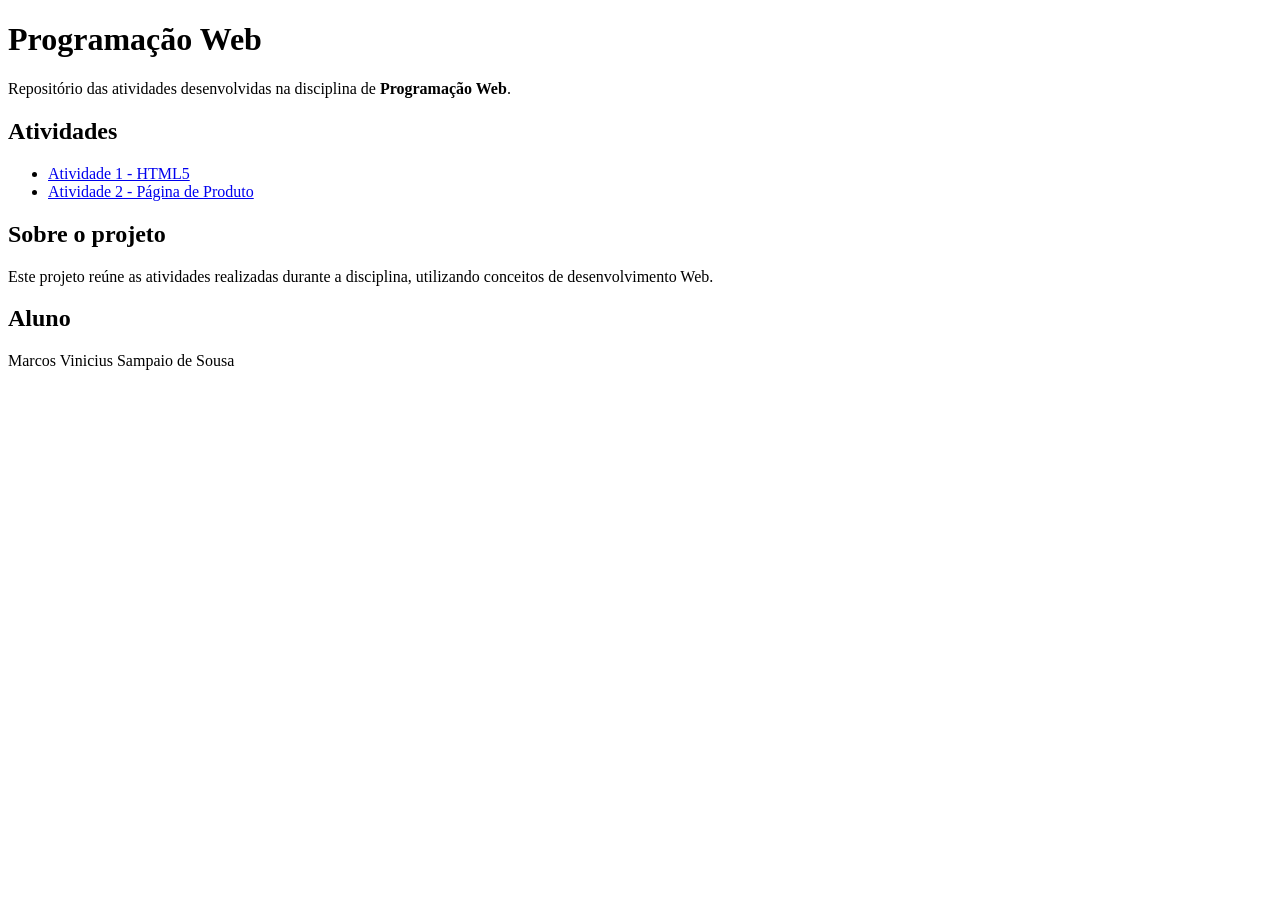
==== index.html @ e00367c8 "Atualizacao pagina principal com atividades" ====
<!DOCTYPE html>
<html lang="pt-BR">
<head>
    <meta charset="UTF-8">
    <meta name="viewport" content="width=device-width, initial-scale=1.0">
    <title>Programação Web</title>
</head>
<body>

    <h1>Programação Web</h1>

    <p>
        Repositório das atividades desenvolvidas na disciplina de
        <strong>Programação Web</strong>.
    </p>

    <h2>Atividades</h2>

    <ul>
        <li>
            <a href="atividade_1/">
                Atividade 1 - HTML5
            </a>
        </li>

        <li>
            <a href="atividade_2/">
                Atividade 2 - Página de Produto
            </a>
        </li>
    </ul>

    <h2>Sobre o projeto</h2>

    <p>
        Este projeto reúne as atividades realizadas durante a disciplina,
        utilizando conceitos de desenvolvimento Web.
    </p>

    <h2>Aluno</h2>

    <p>
        Marcos Vinicius Sampaio de Sousa
    </p>

</body>
</html>
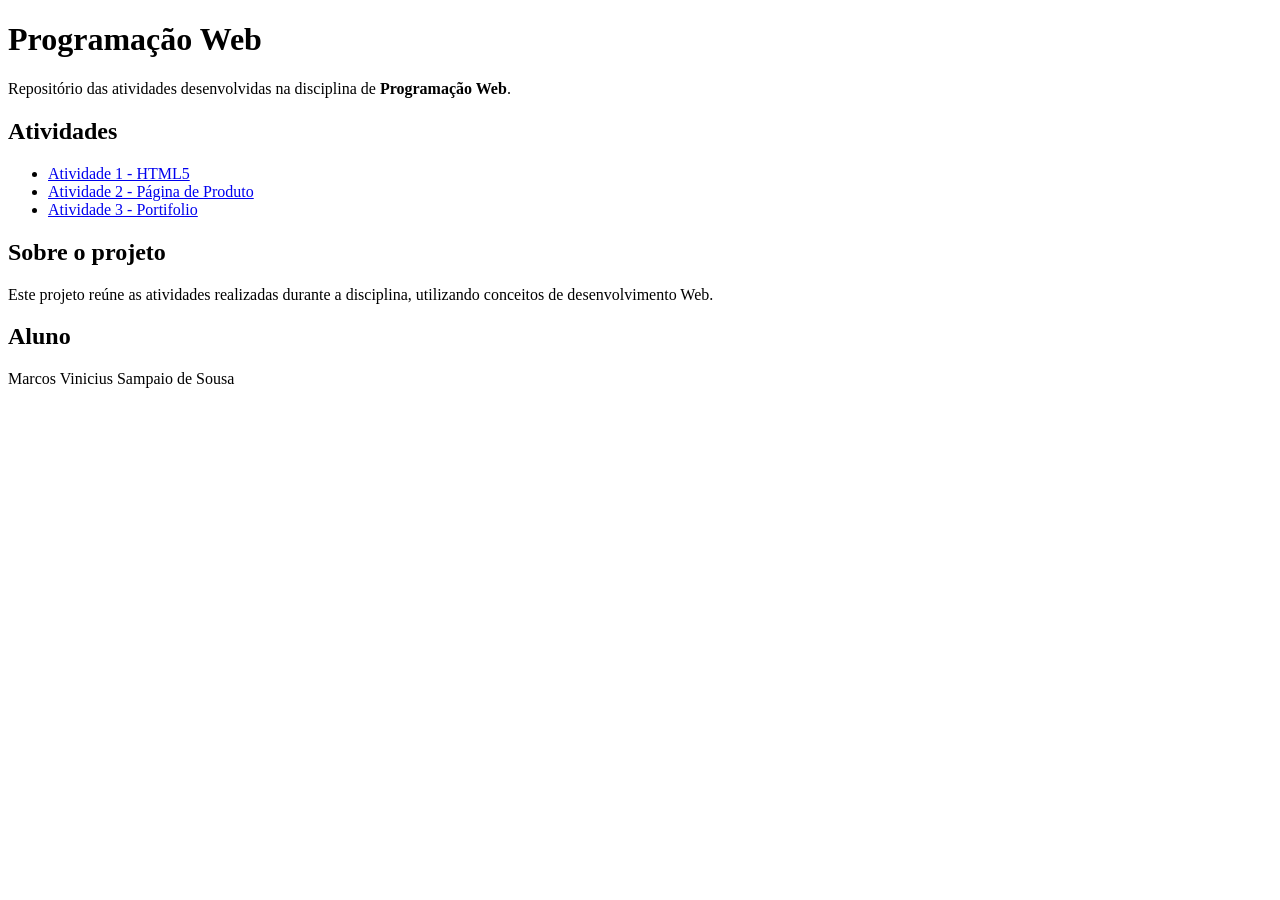
==== commit 1c017b97: "update atv3" ====
--- a/index.html
+++ b/index.html
@@ -28,6 +28,11 @@
                 Atividade 2 - Página de Produto
             </a>
         </li>
+        <li>
+            <a href="atividade_3/">
+                Atividade 3 - Portifolio
+            </a>
+        </li>
     </ul>
 
     <h2>Sobre o projeto</h2>
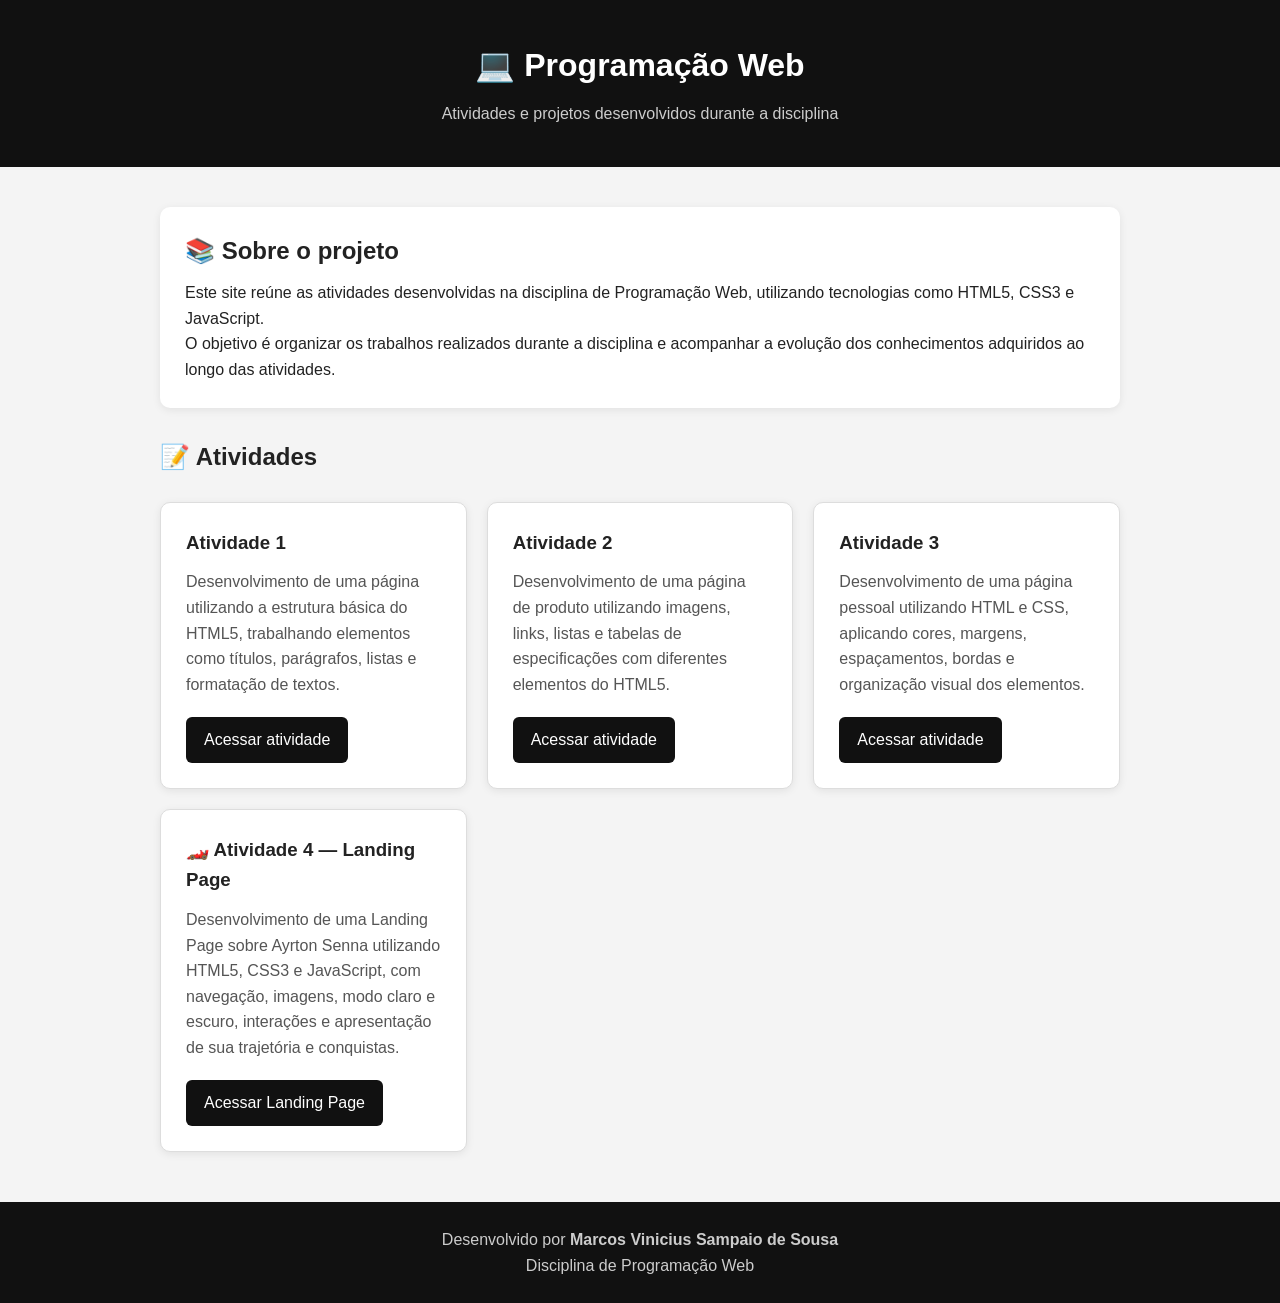
==== commit 6270c98b: "Update index.html" ====
--- a/index.html
+++ b/index.html
@@ -1,52 +1,253 @@
 <!DOCTYPE html>
 <html lang="pt-BR">
+
 <head>
     <meta charset="UTF-8">
+
     <meta name="viewport" content="width=device-width, initial-scale=1.0">
-    <title>Programação Web</title>
+
+    <title>Programação Web - Atividades</title>
+
+    <style>
+        * {
+            margin: 0;
+            padding: 0;
+            box-sizing: border-box;
+        }
+
+        body {
+            font-family: Arial, Helvetica, sans-serif;
+            background-color: #f4f4f4;
+            color: #222;
+            line-height: 1.6;
+        }
+
+        header {
+            background-color: #111;
+            color: white;
+            text-align: center;
+            padding: 40px 20px;
+        }
+
+        header h1 {
+            margin-bottom: 10px;
+        }
+
+        header p {
+            color: #ccc;
+        }
+
+        main {
+            max-width: 1000px;
+            margin: 40px auto;
+            padding: 0 20px;
+        }
+
+        .introducao {
+            background-color: white;
+            padding: 25px;
+            border-radius: 10px;
+            margin-bottom: 30px;
+            box-shadow: 0 2px 8px rgba(0, 0, 0, 0.08);
+        }
+
+        .introducao h2 {
+            margin-bottom: 10px;
+        }
+
+        .atividades {
+            display: grid;
+            grid-template-columns: repeat(auto-fit, minmax(280px, 1fr));
+            gap: 20px;
+        }
+
+        .atividade {
+            background-color: white;
+            padding: 25px;
+            border-radius: 10px;
+            border: 1px solid #ddd;
+            box-shadow: 0 2px 8px rgba(0, 0, 0, 0.08);
+        }
+
+        .atividade h3 {
+            margin-bottom: 12px;
+            color: #222;
+        }
+
+        .atividade p {
+            margin-bottom: 20px;
+            color: #555;
+        }
+
+        .botao {
+            display: inline-block;
+            padding: 10px 18px;
+            background-color: #111;
+            color: white;
+            text-decoration: none;
+            border-radius: 6px;
+            transition: 0.3s;
+        }
+
+        .botao:hover {
+            background-color: #333;
+        }
+
+        footer {
+            margin-top: 50px;
+            background-color: #111;
+            color: white;
+            text-align: center;
+            padding: 25px 20px;
+        }
+
+        footer p {
+            color: #ccc;
+        }
+    </style>
 </head>
+
 <body>
 
-    <h1>Programação Web</h1>
-
-    <p>
-        Repositório das atividades desenvolvidas na disciplina de
-        <strong>Programação Web</strong>.
-    </p>
-
-    <h2>Atividades</h2>
-
-    <ul>
-        <li>
-            <a href="atividade_1/">
-                Atividade 1 - HTML5
-            </a>
-        </li>
-
-        <li>
-            <a href="atividade_2/">
-                Atividade 2 - Página de Produto
-            </a>
-        </li>
-        <li>
-            <a href="atividade_3/">
-                Atividade 3 - Portifolio
-            </a>
-        </li>
-    </ul>
-
-    <h2>Sobre o projeto</h2>
-
-    <p>
-        Este projeto reúne as atividades realizadas durante a disciplina,
-        utilizando conceitos de desenvolvimento Web.
-    </p>
-
-    <h2>Aluno</h2>
-
-    <p>
-        Marcos Vinicius Sampaio de Sousa
-    </p>
+    <header>
+
+        <h1>💻 Programação Web</h1>
+
+        <p>
+            Atividades e projetos desenvolvidos durante a disciplina
+        </p>
+
+    </header>
+
+    <main>
+
+        <section class="introducao">
+
+            <h2>📚 Sobre o projeto</h2>
+
+            <p>
+                Este site reúne as atividades desenvolvidas na disciplina
+                de Programação Web, utilizando tecnologias como HTML5,
+                CSS3 e JavaScript.
+            </p>
+
+            <p>
+                O objetivo é organizar os trabalhos realizados durante a
+                disciplina e acompanhar a evolução dos conhecimentos
+                adquiridos ao longo das atividades.
+            </p>
+
+        </section>
+
+
+        <section>
+
+            <h2>📝 Atividades</h2>
+
+            <br>
+
+            <div class="atividades">
+
+                <!-- ATIVIDADE 1 -->
+                <article class="atividade">
+
+                    <h3>Atividade 1</h3>
+
+                    <p>
+                        Desenvolvimento de uma página utilizando a estrutura
+                        básica do HTML5, trabalhando elementos como títulos,
+                        parágrafos, listas e formatação de textos.
+                    </p>
+
+                    <a
+                        href="atividade_1/index.html"
+                        class="botao">
+                        Acessar atividade
+                    </a>
+
+                </article>
+
+
+                <!-- ATIVIDADE 2 -->
+                <article class="atividade">
+
+                    <h3>Atividade 2</h3>
+
+                    <p>
+                        Desenvolvimento de uma página de produto utilizando
+                        imagens, links, listas e tabelas de especificações
+                        com diferentes elementos do HTML5.
+                    </p>
+
+                    <a
+                        href="atividade_2/index.html"
+                        class="botao">
+                        Acessar atividade
+                    </a>
+
+                </article>
+
+
+                <!-- ATIVIDADE 3 -->
+                <article class="atividade">
+
+                    <h3>Atividade 3</h3>
+
+                    <p>
+                        Desenvolvimento de uma página pessoal utilizando
+                        HTML e CSS, aplicando cores, margens, espaçamentos,
+                        bordas e organização visual dos elementos.
+                    </p>
+
+                    <a
+                        href="atividade_3/index.html"
+                        class="botao">
+                        Acessar atividade
+                    </a>
+
+                </article>
+
+
+                <!-- ATIVIDADE 4 -->
+                <article class="atividade">
+
+                    <h3>🏎️ Atividade 4 — Landing Page</h3>
+
+                    <p>
+                        Desenvolvimento de uma Landing Page sobre
+                        Ayrton Senna utilizando HTML5, CSS3 e JavaScript,
+                        com navegação, imagens, modo claro e escuro,
+                        interações e apresentação de sua trajetória
+                        e conquistas.
+                    </p>
+
+                    <a
+                        href="atividade_4/index.html"
+                        class="botao">
+                        Acessar Landing Page
+                    </a>
+
+                </article>
+
+            </div>
+
+        </section>
+
+    </main>
+
+
+    <footer>
+
+        <p>
+            Desenvolvido por <strong>Marcos Vinicius Sampaio de Sousa</strong>
+        </p>
+
+        <p>
+            Disciplina de Programação Web
+        </p>
+
+    </footer>
 
 </body>
-</html>+
+</html>
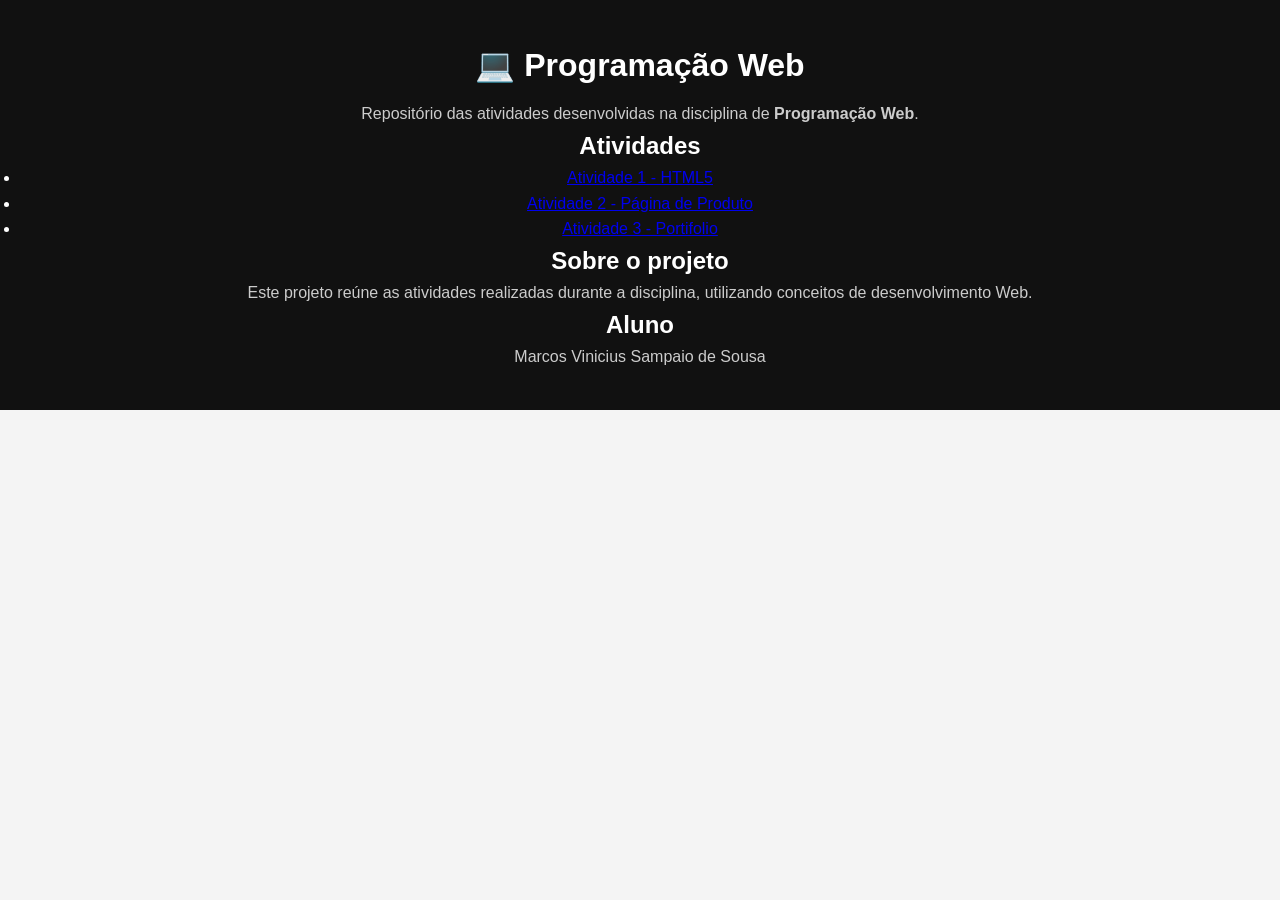
==== commit 047bf241: "Merge branch 'main' of https://github.com/mvsampaio03-beep/Programacao_WEB" ====
--- a/index.html
+++ b/index.html
@@ -113,140 +113,44 @@
 
         <h1>💻 Programação Web</h1>
 
-        <p>
-            Atividades e projetos desenvolvidos durante a disciplina
-        </p>
+    <p>
+        Repositório das atividades desenvolvidas na disciplina de
+        <strong>Programação Web</strong>.
+    </p>
 
-    </header>
+    <h2>Atividades</h2>
 
-    <main>
+    <ul>
+        <li>
+            <a href="atividade_1/">
+                Atividade 1 - HTML5
+            </a>
+        </li>
 
-        <section class="introducao">
+        <li>
+            <a href="atividade_2/">
+                Atividade 2 - Página de Produto
+            </a>
+        </li>
+        <li>
+            <a href="atividade_3/">
+                Atividade 3 - Portifolio
+            </a>
+        </li>
+    </ul>
 
-            <h2>📚 Sobre o projeto</h2>
+    <h2>Sobre o projeto</h2>
 
-            <p>
-                Este site reúne as atividades desenvolvidas na disciplina
-                de Programação Web, utilizando tecnologias como HTML5,
-                CSS3 e JavaScript.
-            </p>
+    <p>
+        Este projeto reúne as atividades realizadas durante a disciplina,
+        utilizando conceitos de desenvolvimento Web.
+    </p>
 
-            <p>
-                O objetivo é organizar os trabalhos realizados durante a
-                disciplina e acompanhar a evolução dos conhecimentos
-                adquiridos ao longo das atividades.
-            </p>
+    <h2>Aluno</h2>
 
-        </section>
-
-
-        <section>
-
-            <h2>📝 Atividades</h2>
-
-            <br>
-
-            <div class="atividades">
-
-                <!-- ATIVIDADE 1 -->
-                <article class="atividade">
-
-                    <h3>Atividade 1</h3>
-
-                    <p>
-                        Desenvolvimento de uma página utilizando a estrutura
-                        básica do HTML5, trabalhando elementos como títulos,
-                        parágrafos, listas e formatação de textos.
-                    </p>
-
-                    <a
-                        href="atividade_1/index.html"
-                        class="botao">
-                        Acessar atividade
-                    </a>
-
-                </article>
-
-
-                <!-- ATIVIDADE 2 -->
-                <article class="atividade">
-
-                    <h3>Atividade 2</h3>
-
-                    <p>
-                        Desenvolvimento de uma página de produto utilizando
-                        imagens, links, listas e tabelas de especificações
-                        com diferentes elementos do HTML5.
-                    </p>
-
-                    <a
-                        href="atividade_2/index.html"
-                        class="botao">
-                        Acessar atividade
-                    </a>
-
-                </article>
-
-
-                <!-- ATIVIDADE 3 -->
-                <article class="atividade">
-
-                    <h3>Atividade 3</h3>
-
-                    <p>
-                        Desenvolvimento de uma página pessoal utilizando
-                        HTML e CSS, aplicando cores, margens, espaçamentos,
-                        bordas e organização visual dos elementos.
-                    </p>
-
-                    <a
-                        href="atividade_3/index.html"
-                        class="botao">
-                        Acessar atividade
-                    </a>
-
-                </article>
-
-
-                <!-- ATIVIDADE 4 -->
-                <article class="atividade">
-
-                    <h3>🏎️ Atividade 4 — Landing Page</h3>
-
-                    <p>
-                        Desenvolvimento de uma Landing Page sobre
-                        Ayrton Senna utilizando HTML5, CSS3 e JavaScript,
-                        com navegação, imagens, modo claro e escuro,
-                        interações e apresentação de sua trajetória
-                        e conquistas.
-                    </p>
-
-                    <a
-                        href="atividade_4/index.html"
-                        class="botao">
-                        Acessar Landing Page
-                    </a>
-
-                </article>
-
-            </div>
-
-        </section>
-
-    </main>
-
-
-    <footer>
-
-        <p>
-            Desenvolvido por <strong>Marcos Vinicius Sampaio de Sousa</strong>
-        </p>
-
-        <p>
-            Disciplina de Programação Web
-        </p>
-
-    </footer>
+    <p>
+        Marcos Vinicius Sampaio de Sousa
+    </p>
 
 </body>
 
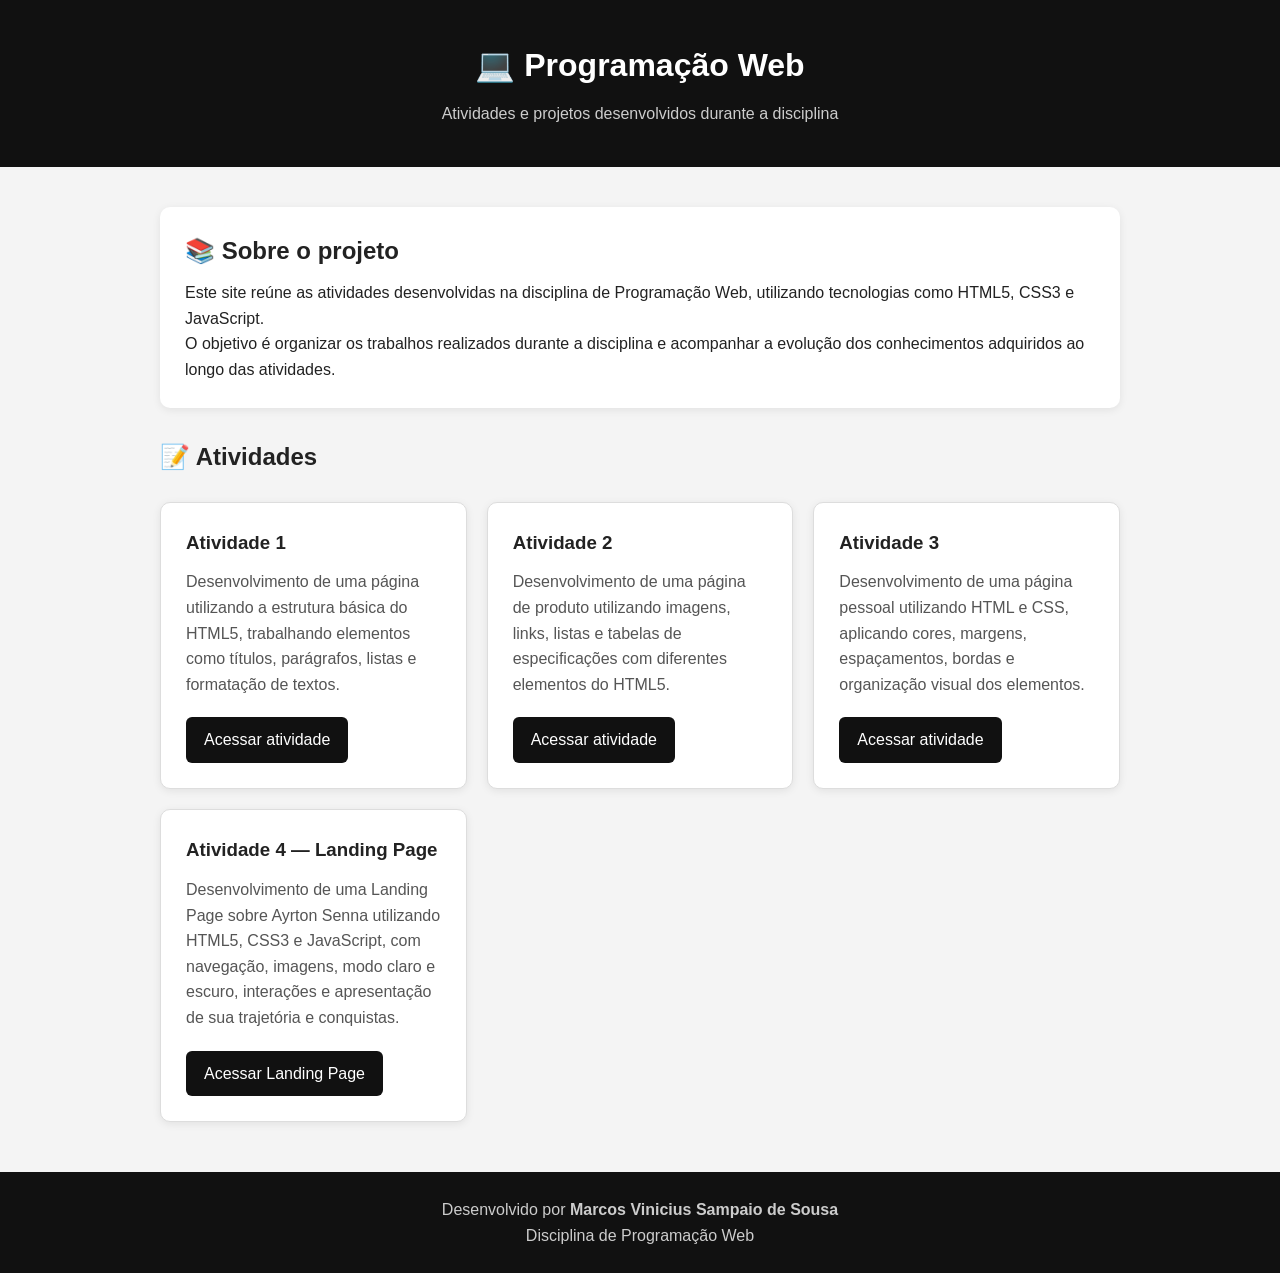
==== commit 3fe8eef2: "update" ====
--- a/index.html
+++ b/index.html
@@ -113,45 +113,141 @@
 
         <h1>💻 Programação Web</h1>
 
-    <p>
-        Repositório das atividades desenvolvidas na disciplina de
-        <strong>Programação Web</strong>.
-    </p>
-
-    <h2>Atividades</h2>
-
-    <ul>
-        <li>
-            <a href="atividade_1/">
-                Atividade 1 - HTML5
-            </a>
-        </li>
-
-        <li>
-            <a href="atividade_2/">
-                Atividade 2 - Página de Produto
-            </a>
-        </li>
-        <li>
-            <a href="atividade_3/">
-                Atividade 3 - Portifolio
-            </a>
-        </li>
-    </ul>
-
-    <h2>Sobre o projeto</h2>
-
-    <p>
-        Este projeto reúne as atividades realizadas durante a disciplina,
-        utilizando conceitos de desenvolvimento Web.
-    </p>
-
-    <h2>Aluno</h2>
-
-    <p>
-        Marcos Vinicius Sampaio de Sousa
-    </p>
+        <p>
+            Atividades e projetos desenvolvidos durante a disciplina
+        </p>
+
+    </header>
+
+    <main>
+
+        <section class="introducao">
+
+            <h2>📚 Sobre o projeto</h2>
+
+            <p>
+                Este site reúne as atividades desenvolvidas na disciplina
+                de Programação Web, utilizando tecnologias como HTML5,
+                CSS3 e JavaScript.
+            </p>
+
+            <p>
+                O objetivo é organizar os trabalhos realizados durante a
+                disciplina e acompanhar a evolução dos conhecimentos
+                adquiridos ao longo das atividades.
+            </p>
+
+        </section>
+
+
+        <section>
+
+            <h2>📝 Atividades</h2>
+
+            <br>
+
+            <div class="atividades">
+
+                <!-- ATIVIDADE 1 -->
+                <article class="atividade">
+
+                    <h3>Atividade 1</h3>
+
+                    <p>
+                        Desenvolvimento de uma página utilizando a estrutura
+                        básica do HTML5, trabalhando elementos como títulos,
+                        parágrafos, listas e formatação de textos.
+                    </p>
+
+                    <a
+                        href="atividade_1/index.html"
+                        class="botao">
+                        Acessar atividade
+                    </a>
+
+                </article>
+
+
+                <!-- ATIVIDADE 2 -->
+                <article class="atividade">
+
+                    <h3>Atividade 2</h3>
+
+                    <p>
+                        Desenvolvimento de uma página de produto utilizando
+                        imagens, links, listas e tabelas de especificações
+                        com diferentes elementos do HTML5.
+                    </p>
+
+                    <a
+                        href="atividade_2/index.html"
+                        class="botao">
+                        Acessar atividade
+                    </a>
+
+                </article>
+
+
+                <!-- ATIVIDADE 3 -->
+                <article class="atividade">
+
+                    <h3>Atividade 3</h3>
+
+                    <p>
+                        Desenvolvimento de uma página pessoal utilizando
+                        HTML e CSS, aplicando cores, margens, espaçamentos,
+                        bordas e organização visual dos elementos.
+                    </p>
+
+                    <a
+                        href="atividade_3/index.html"
+                        class="botao">
+                        Acessar atividade
+                    </a>
+
+                </article>
+
+
+                <!-- ATIVIDADE 4 -->
+                <article class="atividade">
+
+                    <h3>Atividade 4 — Landing Page</h3>
+
+                    <p>
+                        Desenvolvimento de uma Landing Page sobre
+                        Ayrton Senna utilizando HTML5, CSS3 e JavaScript,
+                        com navegação, imagens, modo claro e escuro,
+                        interações e apresentação de sua trajetória
+                        e conquistas.
+                    </p>
+
+                    <a
+                        href="landing_page/index.html"
+                        class="botao">
+                        Acessar Landing Page
+                    </a>
+
+                </article>
+
+            </div>
+
+        </section>
+
+    </main>
+
+
+    <footer>
+
+        <p>
+            Desenvolvido por <strong>Marcos Vinicius Sampaio de Sousa</strong>
+        </p>
+
+        <p>
+            Disciplina de Programação Web
+        </p>
+
+    </footer>
 
 </body>
 
-</html>
+</html>
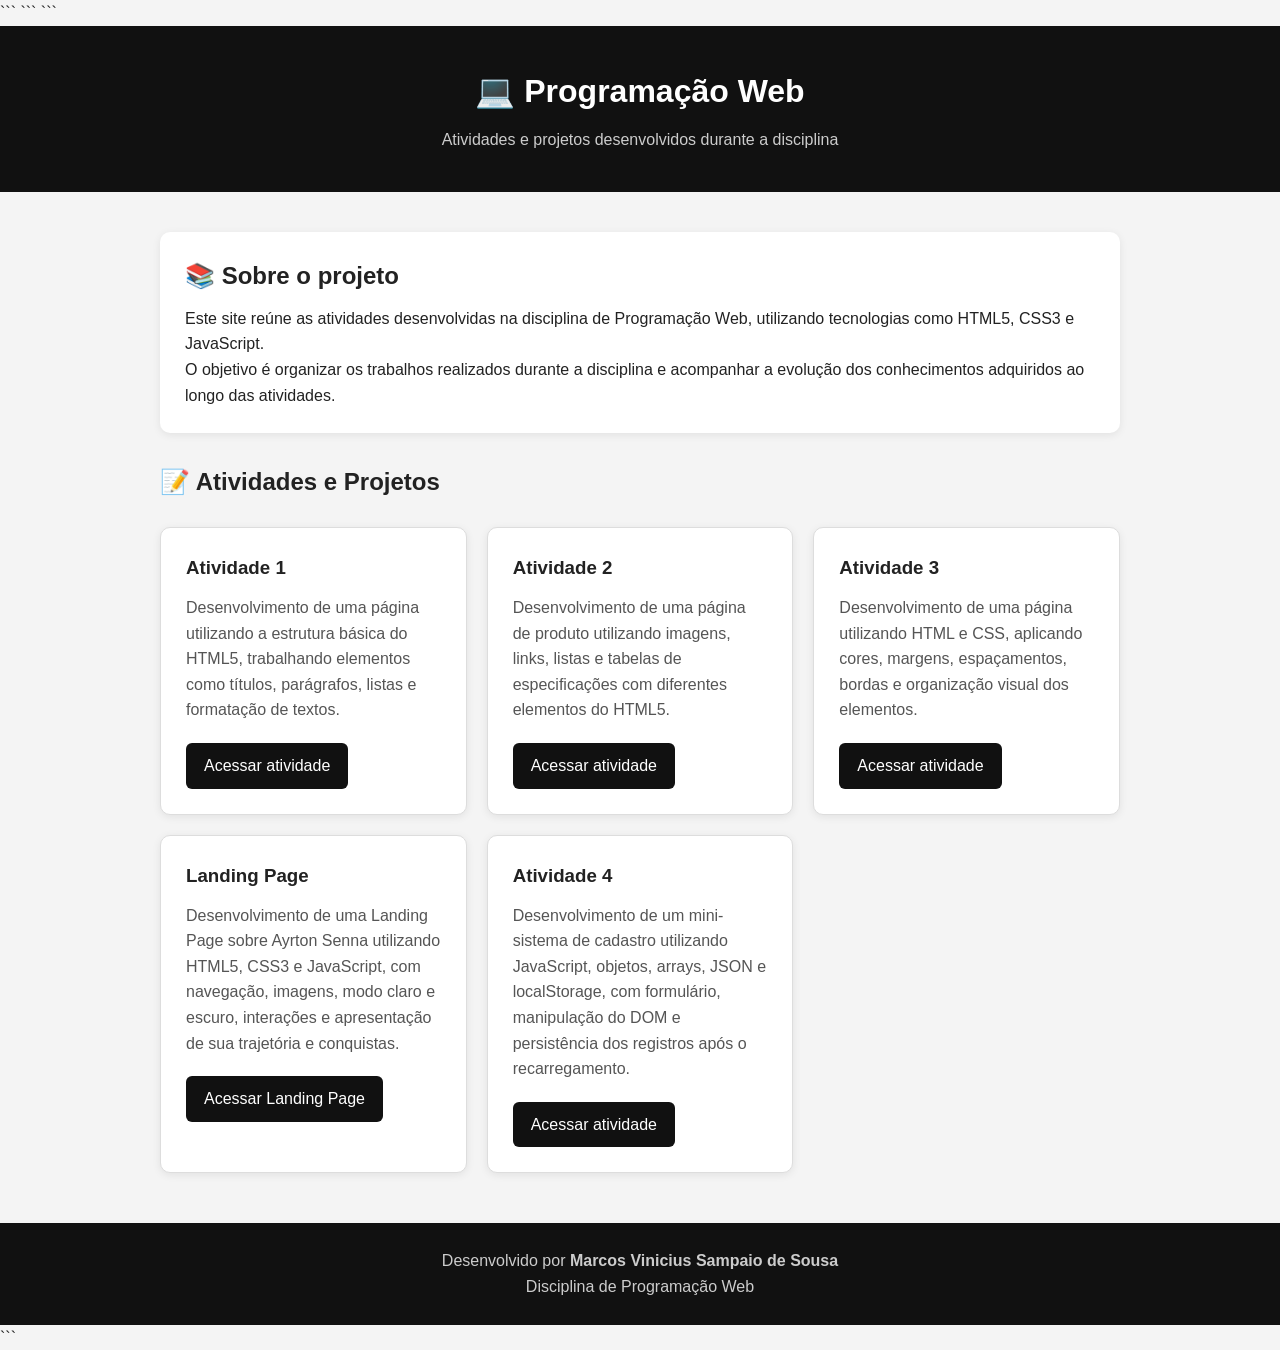
==== commit a10555a6: "atvidade_4" ====
--- a/index.html
+++ b/index.html
@@ -1,253 +1,279 @@
 <!DOCTYPE html>
+
 <html lang="pt-BR">
 
 <head>
     <meta charset="UTF-8">
 
-    <meta name="viewport" content="width=device-width, initial-scale=1.0">
-
-    <title>Programação Web - Atividades</title>
-
-    <style>
-        * {
-            margin: 0;
-            padding: 0;
-            box-sizing: border-box;
-        }
-
-        body {
-            font-family: Arial, Helvetica, sans-serif;
-            background-color: #f4f4f4;
-            color: #222;
-            line-height: 1.6;
-        }
-
-        header {
-            background-color: #111;
-            color: white;
-            text-align: center;
-            padding: 40px 20px;
-        }
-
-        header h1 {
-            margin-bottom: 10px;
-        }
-
-        header p {
-            color: #ccc;
-        }
-
-        main {
-            max-width: 1000px;
-            margin: 40px auto;
-            padding: 0 20px;
-        }
-
-        .introducao {
-            background-color: white;
-            padding: 25px;
-            border-radius: 10px;
-            margin-bottom: 30px;
-            box-shadow: 0 2px 8px rgba(0, 0, 0, 0.08);
-        }
-
-        .introducao h2 {
-            margin-bottom: 10px;
-        }
-
-        .atividades {
-            display: grid;
-            grid-template-columns: repeat(auto-fit, minmax(280px, 1fr));
-            gap: 20px;
-        }
-
-        .atividade {
-            background-color: white;
-            padding: 25px;
-            border-radius: 10px;
-            border: 1px solid #ddd;
-            box-shadow: 0 2px 8px rgba(0, 0, 0, 0.08);
-        }
-
-        .atividade h3 {
-            margin-bottom: 12px;
-            color: #222;
-        }
-
-        .atividade p {
-            margin-bottom: 20px;
-            color: #555;
-        }
-
-        .botao {
-            display: inline-block;
-            padding: 10px 18px;
-            background-color: #111;
-            color: white;
-            text-decoration: none;
-            border-radius: 6px;
-            transition: 0.3s;
-        }
-
-        .botao:hover {
-            background-color: #333;
-        }
-
-        footer {
-            margin-top: 50px;
-            background-color: #111;
-            color: white;
-            text-align: center;
-            padding: 25px 20px;
-        }
-
-        footer p {
-            color: #ccc;
-        }
-    </style>
+```
+<meta name="viewport" content="width=device-width, initial-scale=1.0">
+
+<title>Programação Web - Atividades</title>
+
+<style>
+    * {
+        margin: 0;
+        padding: 0;
+        box-sizing: border-box;
+    }
+
+    body {
+        font-family: Arial, Helvetica, sans-serif;
+        background-color: #f4f4f4;
+        color: #222;
+        line-height: 1.6;
+    }
+
+    header {
+        background-color: #111;
+        color: white;
+        text-align: center;
+        padding: 40px 20px;
+    }
+
+    header h1 {
+        margin-bottom: 10px;
+    }
+
+    header p {
+        color: #ccc;
+    }
+
+    main {
+        max-width: 1000px;
+        margin: 40px auto;
+        padding: 0 20px;
+    }
+
+    .introducao {
+        background-color: white;
+        padding: 25px;
+        border-radius: 10px;
+        margin-bottom: 30px;
+        box-shadow: 0 2px 8px rgba(0, 0, 0, 0.08);
+    }
+
+    .introducao h2 {
+        margin-bottom: 10px;
+    }
+
+    .atividades {
+        display: grid;
+        grid-template-columns: repeat(auto-fit, minmax(280px, 1fr));
+        gap: 20px;
+    }
+
+    .atividade {
+        background-color: white;
+        padding: 25px;
+        border-radius: 10px;
+        border: 1px solid #ddd;
+        box-shadow: 0 2px 8px rgba(0, 0, 0, 0.08);
+    }
+
+    .atividade h3 {
+        margin-bottom: 12px;
+        color: #222;
+    }
+
+    .atividade p {
+        margin-bottom: 20px;
+        color: #555;
+    }
+
+    .botao {
+        display: inline-block;
+        padding: 10px 18px;
+        background-color: #111;
+        color: white;
+        text-decoration: none;
+        border-radius: 6px;
+        transition: 0.3s;
+    }
+
+    .botao:hover {
+        background-color: #333;
+    }
+
+    footer {
+        margin-top: 50px;
+        background-color: #111;
+        color: white;
+        text-align: center;
+        padding: 25px 20px;
+    }
+
+    footer p {
+        color: #ccc;
+    }
+</style>
+```
+
 </head>
 
 <body>
 
-    <header>
-
-        <h1>💻 Programação Web</h1>
+```
+<header>
+
+    <h1>💻 Programação Web</h1>
+
+    <p>
+        Atividades e projetos desenvolvidos durante a disciplina
+    </p>
+
+</header>
+
+<main>
+
+    <section class="introducao">
+
+        <h2>📚 Sobre o projeto</h2>
 
         <p>
-            Atividades e projetos desenvolvidos durante a disciplina
+            Este site reúne as atividades desenvolvidas na disciplina
+            de Programação Web, utilizando tecnologias como HTML5,
+            CSS3 e JavaScript.
         </p>
 
-    </header>
-
-    <main>
-
-        <section class="introducao">
-
-            <h2>📚 Sobre o projeto</h2>
-
-            <p>
-                Este site reúne as atividades desenvolvidas na disciplina
-                de Programação Web, utilizando tecnologias como HTML5,
-                CSS3 e JavaScript.
-            </p>
-
-            <p>
-                O objetivo é organizar os trabalhos realizados durante a
-                disciplina e acompanhar a evolução dos conhecimentos
-                adquiridos ao longo das atividades.
-            </p>
-
-        </section>
-
-
-        <section>
-
-            <h2>📝 Atividades</h2>
-
-            <br>
-
-            <div class="atividades">
-
-                <!-- ATIVIDADE 1 -->
-                <article class="atividade">
-
-                    <h3>Atividade 1</h3>
-
-                    <p>
-                        Desenvolvimento de uma página utilizando a estrutura
-                        básica do HTML5, trabalhando elementos como títulos,
-                        parágrafos, listas e formatação de textos.
-                    </p>
-
-                    <a
-                        href="atividade_1/index.html"
-                        class="botao">
-                        Acessar atividade
-                    </a>
-
-                </article>
-
-
-                <!-- ATIVIDADE 2 -->
-                <article class="atividade">
-
-                    <h3>Atividade 2</h3>
-
-                    <p>
-                        Desenvolvimento de uma página de produto utilizando
-                        imagens, links, listas e tabelas de especificações
-                        com diferentes elementos do HTML5.
-                    </p>
-
-                    <a
-                        href="atividade_2/index.html"
-                        class="botao">
-                        Acessar atividade
-                    </a>
-
-                </article>
-
-
-                <!-- ATIVIDADE 3 -->
-                <article class="atividade">
-
-                    <h3>Atividade 3</h3>
-
-                    <p>
-                        Desenvolvimento de uma página pessoal utilizando
-                        HTML e CSS, aplicando cores, margens, espaçamentos,
-                        bordas e organização visual dos elementos.
-                    </p>
-
-                    <a
-                        href="atividade_3/index.html"
-                        class="botao">
-                        Acessar atividade
-                    </a>
-
-                </article>
-
-
-                <!-- ATIVIDADE 4 -->
-                <article class="atividade">
-
-                    <h3>Atividade 4 — Landing Page</h3>
-
-                    <p>
-                        Desenvolvimento de uma Landing Page sobre
-                        Ayrton Senna utilizando HTML5, CSS3 e JavaScript,
-                        com navegação, imagens, modo claro e escuro,
-                        interações e apresentação de sua trajetória
-                        e conquistas.
-                    </p>
-
-                    <a
-                        href="landing_page/index.html"
-                        class="botao">
-                        Acessar Landing Page
-                    </a>
-
-                </article>
-
-            </div>
-
-        </section>
-
-    </main>
-
-
-    <footer>
-
         <p>
-            Desenvolvido por <strong>Marcos Vinicius Sampaio de Sousa</strong>
+            O objetivo é organizar os trabalhos realizados durante a
+            disciplina e acompanhar a evolução dos conhecimentos
+            adquiridos ao longo das atividades.
         </p>
 
-        <p>
-            Disciplina de Programação Web
-        </p>
-
-    </footer>
+    </section>
+
+
+    <section>
+
+        <h2>📝 Atividades e Projetos</h2>
+
+        <br>
+
+        <div class="atividades">
+
+            <!-- ATIVIDADE 1 -->
+            <article class="atividade">
+
+                <h3>Atividade 1</h3>
+
+                <p>
+                    Desenvolvimento de uma página utilizando a estrutura
+                    básica do HTML5, trabalhando elementos como títulos,
+                    parágrafos, listas e formatação de textos.
+                </p>
+
+                <a
+                    href="atividade_1/index.html"
+                    class="botao">
+                    Acessar atividade
+                </a>
+
+            </article>
+
+
+            <!-- ATIVIDADE 2 -->
+            <article class="atividade">
+
+                <h3>Atividade 2</h3>
+
+                <p>
+                    Desenvolvimento de uma página de produto utilizando
+                    imagens, links, listas e tabelas de especificações
+                    com diferentes elementos do HTML5.
+                </p>
+
+                <a
+                    href="atividade_2/index.html"
+                    class="botao">
+                    Acessar atividade
+                </a>
+
+            </article>
+
+
+            <!-- ATIVIDADE 3 -->
+            <article class="atividade">
+
+                <h3>Atividade 3</h3>
+
+                <p>
+                    Desenvolvimento de uma página utilizando HTML e CSS,
+                    aplicando cores, margens, espaçamentos, bordas e
+                    organização visual dos elementos.
+                </p>
+
+                <a
+                    href="atividade_3/index.html"
+                    class="botao">
+                    Acessar atividade
+                </a>
+
+            </article>
+
+
+            <!-- LANDING PAGE -->
+            <article class="atividade">
+
+                <h3> Landing Page </h3>
+
+                <p>
+                    Desenvolvimento de uma Landing Page sobre Ayrton
+                    Senna utilizando HTML5, CSS3 e JavaScript, com
+                    navegação, imagens, modo claro e escuro, interações
+                    e apresentação de sua trajetória e conquistas.
+                </p>
+
+                <a
+                    href="landing_page/index.html"
+                    class="botao">
+                    Acessar Landing Page
+                </a>
+
+            </article>
+
+
+            <!-- ATIVIDADE 4 -->
+            <article class="atividade">
+
+                <h3>Atividade 4 </h3>
+
+                <p>
+                    Desenvolvimento de um mini-sistema de cadastro
+                    utilizando JavaScript, objetos, arrays, JSON e
+                    localStorage, com formulário, manipulação do DOM
+                    e persistência dos registros após o recarregamento.
+                </p>
+
+                <a
+                    href="atividade_4/index.html"
+                    class="botao">
+                    Acessar atividade
+                </a>
+
+            </article>
+
+        </div>
+
+    </section>
+
+</main>
+
+
+<footer>
+
+    <p>
+        Desenvolvido por <strong>Marcos Vinicius Sampaio de Sousa</strong>
+    </p>
+
+    <p>
+        Disciplina de Programação Web
+    </p>
+
+</footer>
+```
 
 </body>
 
-</html>+</html>
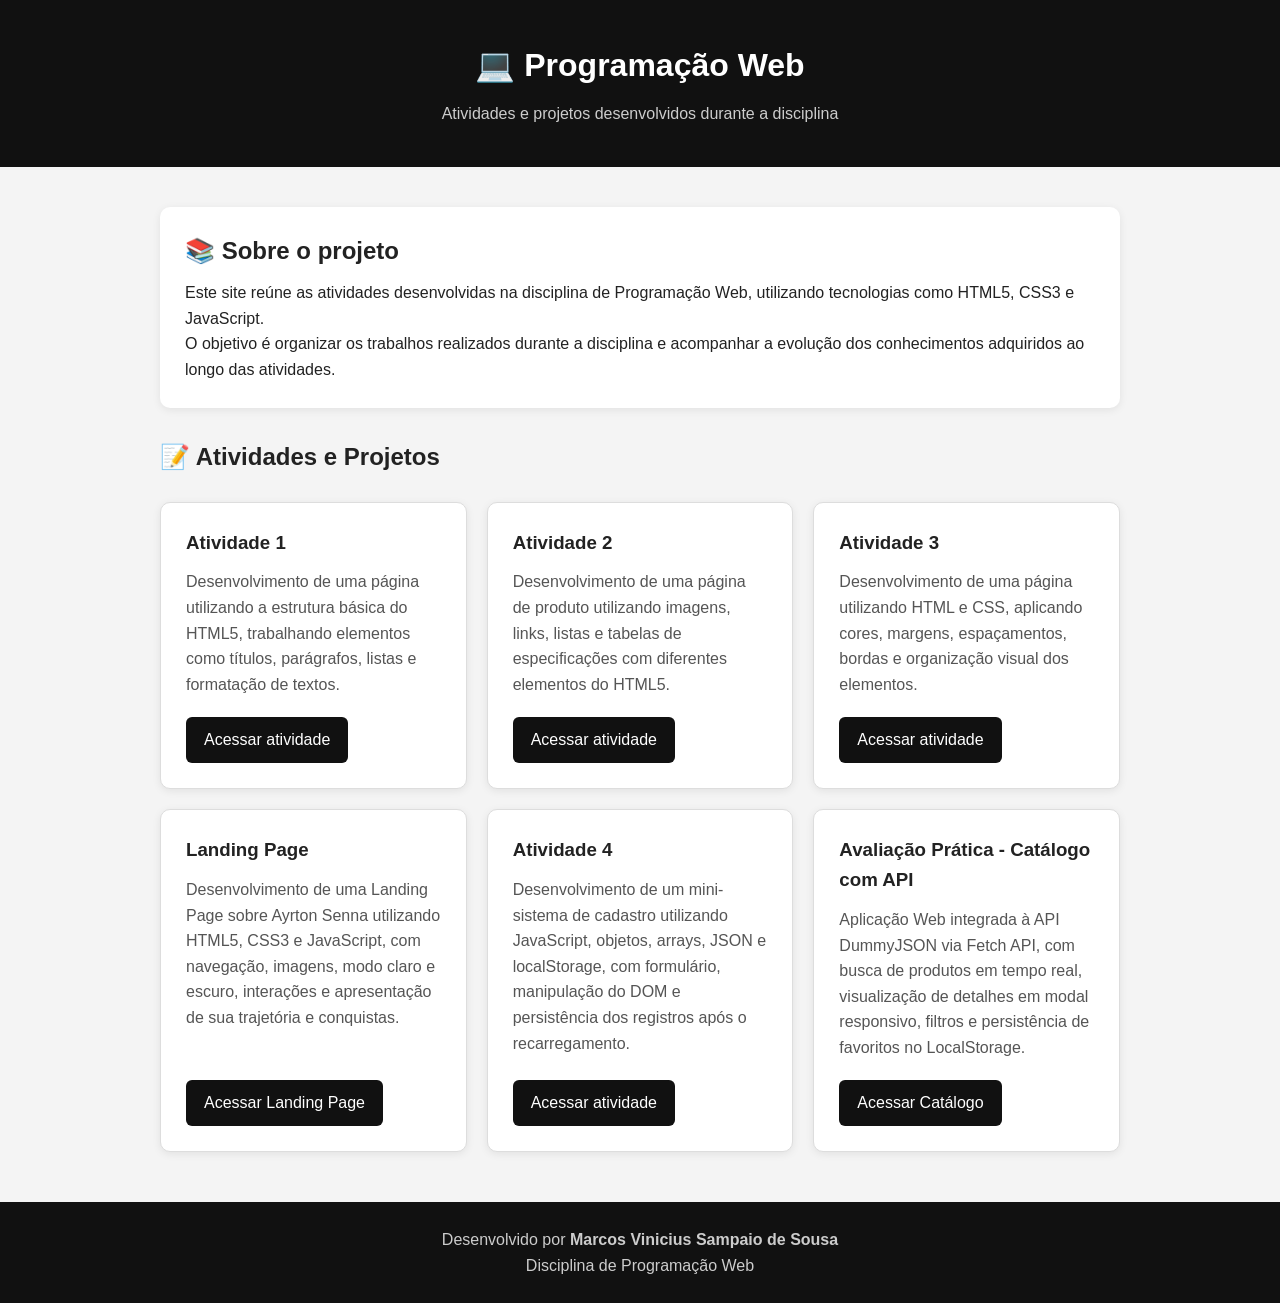
==== commit eb1278ae: "avaliacao" ====
--- a/index.html
+++ b/index.html
@@ -1,279 +1,246 @@
 <!DOCTYPE html>
-
 <html lang="pt-BR">
-
 <head>
     <meta charset="UTF-8">
-
-```
-<meta name="viewport" content="width=device-width, initial-scale=1.0">
-
-<title>Programação Web - Atividades</title>
-
-<style>
-    * {
-        margin: 0;
-        padding: 0;
-        box-sizing: border-box;
-    }
-
-    body {
-        font-family: Arial, Helvetica, sans-serif;
-        background-color: #f4f4f4;
-        color: #222;
-        line-height: 1.6;
-    }
-
-    header {
-        background-color: #111;
-        color: white;
-        text-align: center;
-        padding: 40px 20px;
-    }
-
-    header h1 {
-        margin-bottom: 10px;
-    }
-
-    header p {
-        color: #ccc;
-    }
-
-    main {
-        max-width: 1000px;
-        margin: 40px auto;
-        padding: 0 20px;
-    }
-
-    .introducao {
-        background-color: white;
-        padding: 25px;
-        border-radius: 10px;
-        margin-bottom: 30px;
-        box-shadow: 0 2px 8px rgba(0, 0, 0, 0.08);
-    }
-
-    .introducao h2 {
-        margin-bottom: 10px;
-    }
-
-    .atividades {
-        display: grid;
-        grid-template-columns: repeat(auto-fit, minmax(280px, 1fr));
-        gap: 20px;
-    }
-
-    .atividade {
-        background-color: white;
-        padding: 25px;
-        border-radius: 10px;
-        border: 1px solid #ddd;
-        box-shadow: 0 2px 8px rgba(0, 0, 0, 0.08);
-    }
-
-    .atividade h3 {
-        margin-bottom: 12px;
-        color: #222;
-    }
-
-    .atividade p {
-        margin-bottom: 20px;
-        color: #555;
-    }
-
-    .botao {
-        display: inline-block;
-        padding: 10px 18px;
-        background-color: #111;
-        color: white;
-        text-decoration: none;
-        border-radius: 6px;
-        transition: 0.3s;
-    }
-
-    .botao:hover {
-        background-color: #333;
-    }
-
-    footer {
-        margin-top: 50px;
-        background-color: #111;
-        color: white;
-        text-align: center;
-        padding: 25px 20px;
-    }
-
-    footer p {
-        color: #ccc;
-    }
-</style>
-```
-
+    <meta name="viewport" content="width=device-width, initial-scale=1.0">
+    <title>Programação Web - Atividades</title>
+
+    <style>
+        * {
+            margin: 0;
+            padding: 0;
+            box-sizing: border-box;
+        }
+
+        body {
+            font-family: Arial, Helvetica, sans-serif;
+            background-color: #f4f4f4;
+            color: #222;
+            line-height: 1.6;
+        }
+
+        header {
+            background-color: #111;
+            color: white;
+            text-align: center;
+            padding: 40px 20px;
+        }
+
+        header h1 {
+            margin-bottom: 10px;
+        }
+
+        header p {
+            color: #ccc;
+        }
+
+        main {
+            max-width: 1000px;
+            margin: 40px auto;
+            padding: 0 20px;
+        }
+
+        .introducao {
+            background-color: white;
+            padding: 25px;
+            border-radius: 10px;
+            margin-bottom: 30px;
+            box-shadow: 0 2px 8px rgba(0, 0, 0, 0.08);
+        }
+
+        .introducao h2 {
+            margin-bottom: 10px;
+        }
+
+        .atividades {
+            display: grid;
+            grid-template-columns: repeat(auto-fit, minmax(280px, 1fr));
+            gap: 20px;
+        }
+
+        .atividade {
+            background-color: white;
+            padding: 25px;
+            border-radius: 10px;
+            border: 1px solid #ddd;
+            box-shadow: 0 2px 8px rgba(0, 0, 0, 0.08);
+            display: flex;
+            flex-direction: column;
+            justify-content: space-between;
+        }
+
+        .atividade h3 {
+            margin-bottom: 12px;
+            color: #222;
+        }
+
+        .atividade p {
+            margin-bottom: 20px;
+            color: #555;
+            flex: 1;
+        }
+
+        .botao {
+            display: inline-block;
+            padding: 10px 18px;
+            background-color: #111;
+            color: white;
+            text-decoration: none;
+            border-radius: 6px;
+            transition: 0.3s;
+            text-align: center;
+            align-self: flex-start;
+        }
+
+        .botao:hover {
+            background-color: #333;
+        }
+
+        .botao-destaque {
+            background-color: #2563eb;
+        }
+
+        .botao-destaque:hover {
+            background-color: #1d4ed8;
+        }
+
+        footer {
+            margin-top: 50px;
+            background-color: #111;
+            color: white;
+            text-align: center;
+            padding: 25px 20px;
+        }
+
+        footer p {
+            color: #ccc;
+        }
+    </style>
 </head>
 
 <body>
 
-```
-<header>
-
-    <h1>💻 Programação Web</h1>
-
-    <p>
-        Atividades e projetos desenvolvidos durante a disciplina
-    </p>
-
-</header>
-
-<main>
-
-    <section class="introducao">
-
-        <h2>📚 Sobre o projeto</h2>
-
+    <header>
+        <h1>💻 Programação Web</h1>
+        <p>Atividades e projetos desenvolvidos durante a disciplina</p>
+    </header>
+
+    <main>
+
+        <section class="introducao">
+            <h2>📚 Sobre o projeto</h2>
+            <p>
+                Este site reúne as atividades desenvolvidas na disciplina
+                de Programação Web, utilizando tecnologias como HTML5,
+                CSS3 e JavaScript.
+            </p>
+            <p>
+                O objetivo é organizar os trabalhos realizados durante a
+                disciplina e acompanhar a evolução dos conhecimentos
+                adquiridos ao longo das atividades.
+            </p>
+        </section>
+
+        <section>
+            <h2>📝 Atividades e Projetos</h2>
+            <br>
+
+            <div class="atividades">
+
+                <!-- ATIVIDADE 1 -->
+                <article class="atividade">
+                    <h3>Atividade 1</h3>
+                    <p>
+                        Desenvolvimento de uma página utilizando a estrutura
+                        básica do HTML5, trabalhando elementos como títulos,
+                        parágrafos, listas e formatação de textos.
+                    </p>
+                    <a href="atividade_1/index.html" class="botao">
+                        Acessar atividade
+                    </a>
+                </article>
+
+                <!-- ATIVIDADE 2 -->
+                <article class="atividade">
+                    <h3>Atividade 2</h3>
+                    <p>
+                        Desenvolvimento de uma página de produto utilizando
+                        imagens, links, listas e tabelas de especificações
+                        com diferentes elementos do HTML5.
+                    </p>
+                    <a href="atividade_2/index.html" class="botao">
+                        Acessar atividade
+                    </a>
+                </article>
+
+                <!-- ATIVIDADE 3 -->
+                <article class="atividade">
+                    <h3>Atividade 3</h3>
+                    <p>
+                        Desenvolvimento de uma página utilizando HTML e CSS,
+                        aplicando cores, margens, espaçamentos, bordas e
+                        organização visual dos elementos.
+                    </p>
+                    <a href="atividade_3/index.html" class="botao">
+                        Acessar atividade
+                    </a>
+                </article>
+
+                <!-- LANDING PAGE -->
+                <article class="atividade">
+                    <h3>Landing Page</h3>
+                    <p>
+                        Desenvolvimento de uma Landing Page sobre Ayrton
+                        Senna utilizando HTML5, CSS3 e JavaScript, com
+                        navegação, imagens, modo claro e escuro, interações
+                        e apresentação de sua trajetória e conquistas.
+                    </p>
+                    <a href="landing_page/index.html" class="botao">
+                        Acessar Landing Page
+                    </a>
+                </article>
+
+                <!-- ATIVIDADE 4 -->
+                <article class="atividade">
+                    <h3>Atividade 4</h3>
+                    <p>
+                        Desenvolvimento de um mini-sistema de cadastro
+                        utilizando JavaScript, objetos, arrays, JSON e
+                        localStorage, com formulário, manipulação do DOM
+                        e persistência dos registros após o recarregamento.
+                    </p>
+                    <a href="atividade_4/index.html" class="botao">
+                        Acessar atividade
+                    </a>
+                </article>
+
+                <!-- AVALIAÇÃO PRÁTICA: CATÁLOGO DE PRODUTOS & API -->
+                <article class="atividade">
+                    <h3>Avaliação Prática - Catálogo com API</h3>
+                    <p>
+                        Aplicação Web integrada à API DummyJSON via Fetch API,
+                        com busca de produtos em tempo real, visualização de
+                        detalhes em modal responsivo, filtros e persistência de
+                        favoritos no LocalStorage.
+                    </p>
+                    <a href="avaliacao/index.html" class="botao">
+                        Acessar Catálogo
+                    </a>
+                </article>
+
+            </div>
+        </section>
+
+    </main>
+
+    <footer>
         <p>
-            Este site reúne as atividades desenvolvidas na disciplina
-            de Programação Web, utilizando tecnologias como HTML5,
-            CSS3 e JavaScript.
+            Desenvolvido por <strong>Marcos Vinicius Sampaio de Sousa</strong>
         </p>
-
         <p>
-            O objetivo é organizar os trabalhos realizados durante a
-            disciplina e acompanhar a evolução dos conhecimentos
-            adquiridos ao longo das atividades.
+            Disciplina de Programação Web
         </p>
-
-    </section>
-
-
-    <section>
-
-        <h2>📝 Atividades e Projetos</h2>
-
-        <br>
-
-        <div class="atividades">
-
-            <!-- ATIVIDADE 1 -->
-            <article class="atividade">
-
-                <h3>Atividade 1</h3>
-
-                <p>
-                    Desenvolvimento de uma página utilizando a estrutura
-                    básica do HTML5, trabalhando elementos como títulos,
-                    parágrafos, listas e formatação de textos.
-                </p>
-
-                <a
-                    href="atividade_1/index.html"
-                    class="botao">
-                    Acessar atividade
-                </a>
-
-            </article>
-
-
-            <!-- ATIVIDADE 2 -->
-            <article class="atividade">
-
-                <h3>Atividade 2</h3>
-
-                <p>
-                    Desenvolvimento de uma página de produto utilizando
-                    imagens, links, listas e tabelas de especificações
-                    com diferentes elementos do HTML5.
-                </p>
-
-                <a
-                    href="atividade_2/index.html"
-                    class="botao">
-                    Acessar atividade
-                </a>
-
-            </article>
-
-
-            <!-- ATIVIDADE 3 -->
-            <article class="atividade">
-
-                <h3>Atividade 3</h3>
-
-                <p>
-                    Desenvolvimento de uma página utilizando HTML e CSS,
-                    aplicando cores, margens, espaçamentos, bordas e
-                    organização visual dos elementos.
-                </p>
-
-                <a
-                    href="atividade_3/index.html"
-                    class="botao">
-                    Acessar atividade
-                </a>
-
-            </article>
-
-
-            <!-- LANDING PAGE -->
-            <article class="atividade">
-
-                <h3> Landing Page </h3>
-
-                <p>
-                    Desenvolvimento de uma Landing Page sobre Ayrton
-                    Senna utilizando HTML5, CSS3 e JavaScript, com
-                    navegação, imagens, modo claro e escuro, interações
-                    e apresentação de sua trajetória e conquistas.
-                </p>
-
-                <a
-                    href="landing_page/index.html"
-                    class="botao">
-                    Acessar Landing Page
-                </a>
-
-            </article>
-
-
-            <!-- ATIVIDADE 4 -->
-            <article class="atividade">
-
-                <h3>Atividade 4 </h3>
-
-                <p>
-                    Desenvolvimento de um mini-sistema de cadastro
-                    utilizando JavaScript, objetos, arrays, JSON e
-                    localStorage, com formulário, manipulação do DOM
-                    e persistência dos registros após o recarregamento.
-                </p>
-
-                <a
-                    href="atividade_4/index.html"
-                    class="botao">
-                    Acessar atividade
-                </a>
-
-            </article>
-
-        </div>
-
-    </section>
-
-</main>
-
-
-<footer>
-
-    <p>
-        Desenvolvido por <strong>Marcos Vinicius Sampaio de Sousa</strong>
-    </p>
-
-    <p>
-        Disciplina de Programação Web
-    </p>
-
-</footer>
-```
+    </footer>
 
 </body>
-
 </html>
